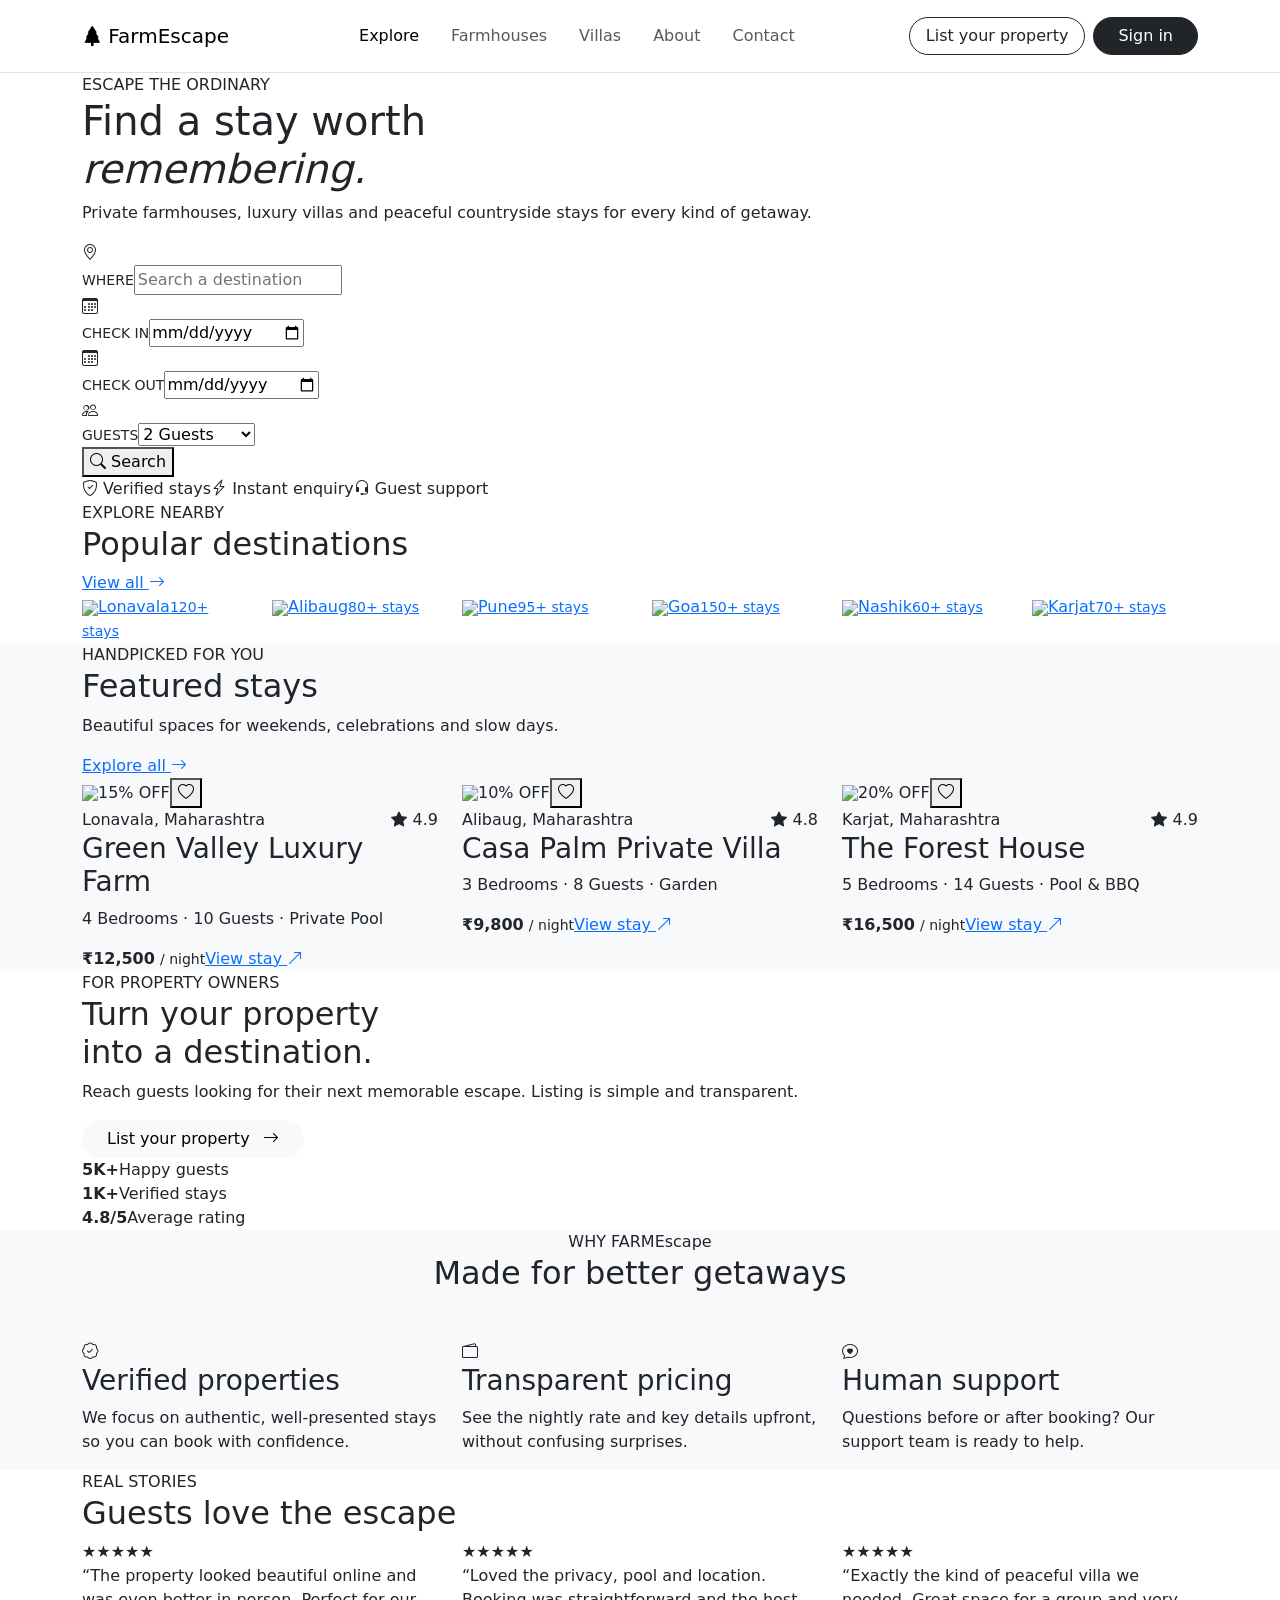
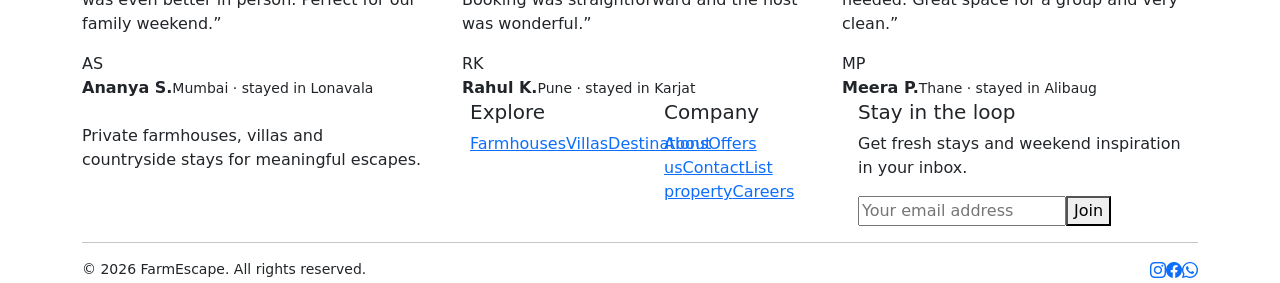
==== index.html @ 06c83b7f "Add files via upload" ====
<!DOCTYPE html>
<html lang="en">
<head>
  <meta charset="UTF-8">
  <meta name="viewport" content="width=device-width, initial-scale=1.0">
  <title>FarmEscape — Private Farmhouses & Villas</title>
  <meta name="description" content="Discover private farmhouses, villas and countryside stays for your next getaway.">
  <link rel="preconnect" href="https://fonts.googleapis.com">
  <link rel="preconnect" href="https://fonts.gstatic.com" crossorigin>
  <link href="https://fonts.googleapis.com/css2?family=DM+Sans:wght@400;500;600;700&family=Playfair+Display:wght@600;700&display=swap" rel="stylesheet">
  <link href="https://cdn.jsdelivr.net/npm/bootstrap@5.3.3/dist/css/bootstrap.min.css" rel="stylesheet">
  <link href="https://cdn.jsdelivr.net/npm/bootstrap-icons@1.11.3/font/bootstrap-icons.css" rel="stylesheet">
  <link rel="stylesheet" href="css/style.css">
</head>
<body>
<nav class="navbar navbar-expand-lg bg-white sticky-top border-bottom">
  <div class="container py-2">
    <a class="navbar-brand brand" href="index.html"><span class="brand-mark"><i class="bi bi-tree-fill"></i></span> Farm<span>Escape</span></a>
    <button class="navbar-toggler border-0" data-bs-toggle="collapse" data-bs-target="#nav"><i class="bi bi-list fs-2"></i></button>
    <div class="collapse navbar-collapse" id="nav">
      <ul class="navbar-nav mx-auto gap-lg-3">
        <li><a class="nav-link active" href="index.html">Explore</a></li>
        <li><a class="nav-link" href="properties.html">Farmhouses</a></li>
        <li><a class="nav-link" href="properties.html">Villas</a></li>
        <li><a class="nav-link" href="about.html">About</a></li>
        <li><a class="nav-link" href="contact.html">Contact</a></li>
      </ul>
      <div class="d-flex gap-2">
        <a href="list-property.html" class="btn btn-outline-dark rounded-pill px-3">List your property</a>
        <a href="login.html" class="btn btn-dark rounded-pill px-4">Sign in</a>
      </div>
    </div>
  </div>
</nav>

<header class="hero">
  <div class="hero-overlay"></div>
  <div class="container hero-content">
    <div class="eyebrow">ESCAPE THE ORDINARY</div>
    <h1>Find a stay worth<br><em>remembering.</em></h1>
    <p>Private farmhouses, luxury villas and peaceful countryside stays for every kind of getaway.</p>
    <form class="search-box" action="properties.html">
      <div class="search-field"><i class="bi bi-geo-alt"></i><div><small>WHERE</small><input name="location" placeholder="Search a destination"></div></div>
      <div class="search-field"><i class="bi bi-calendar3"></i><div><small>CHECK IN</small><input type="date"></div></div>
      <div class="search-field"><i class="bi bi-calendar3"></i><div><small>CHECK OUT</small><input type="date"></div></div>
      <div class="search-field"><i class="bi bi-people"></i><div><small>GUESTS</small><select><option>2 Guests</option><option>4 Guests</option><option>6 Guests</option><option>10+ Guests</option></select></div></div>
      <button class="search-btn"><i class="bi bi-search"></i> Search</button>
    </form>
    <div class="hero-tags"><span><i class="bi bi-shield-check"></i> Verified stays</span><span><i class="bi bi-lightning-charge"></i> Instant enquiry</span><span><i class="bi bi-headset"></i> Guest support</span></div>
  </div>
</header>

<section class="section">
  <div class="container">
    <div class="section-head"><div><div class="eyebrow dark">EXPLORE NEARBY</div><h2>Popular destinations</h2></div><a href="properties.html" class="link-arrow">View all <i class="bi bi-arrow-right"></i></a></div>
    <div class="row g-4">
      <div class="col-6 col-md-4 col-lg-2"><a class="destination-card" href="properties.html?location=Lonavala"><img src="https://images.unsplash.com/photo-1500534623283-312aade485b7?auto=format&fit=crop&w=600&q=80"><span>Lonavala<small>120+ stays</small></span></a></div>
      <div class="col-6 col-md-4 col-lg-2"><a class="destination-card" href="properties.html?location=Alibaug"><img src="https://images.unsplash.com/photo-1499793983690-e29da59ef1c2?auto=format&fit=crop&w=600&q=80"><span>Alibaug<small>80+ stays</small></span></a></div>
      <div class="col-6 col-md-4 col-lg-2"><a class="destination-card" href="properties.html?location=Pune"><img src="https://images.unsplash.com/photo-1464822759023-fed622ff2c3b?auto=format&fit=crop&w=600&q=80"><span>Pune<small>95+ stays</small></span></a></div>
      <div class="col-6 col-md-4 col-lg-2"><a class="destination-card" href="properties.html?location=Goa"><img src="https://images.unsplash.com/photo-1510414842594-a61c69b5ae57?auto=format&fit=crop&w=600&q=80"><span>Goa<small>150+ stays</small></span></a></div>
      <div class="col-6 col-md-4 col-lg-2"><a class="destination-card" href="properties.html?location=Nashik"><img src="https://images.unsplash.com/photo-1500534623283-312aade485b7?auto=format&fit=crop&w=600&q=80"><span>Nashik<small>60+ stays</small></span></a></div>
      <div class="col-6 col-md-4 col-lg-2"><a class="destination-card" href="properties.html?location=Karjat"><img src="https://images.unsplash.com/photo-1449158743715-0a90ebb6d2d8?auto=format&fit=crop&w=600&q=80"><span>Karjat<small>70+ stays</small></span></a></div>
    </div>
  </div>
</section>

<section class="section bg-light">
  <div class="container">
    <div class="section-head"><div><div class="eyebrow dark">HANDPICKED FOR YOU</div><h2>Featured stays</h2><p class="muted">Beautiful spaces for weekends, celebrations and slow days.</p></div><a href="properties.html" class="link-arrow">Explore all <i class="bi bi-arrow-right"></i></a></div>
    <div class="row g-4">
      <div class="col-md-6 col-lg-4"><article class="property-card"><div class="property-img"><img src="https://images.unsplash.com/photo-1564013799919-ab600027ffc6?auto=format&fit=crop&w=1000&q=85"><span class="badge-offer">15% OFF</span><button class="heart"><i class="bi bi-heart"></i></button></div><div class="property-body"><div class="d-flex justify-content-between"><span class="location">Lonavala, Maharashtra</span><span class="rating"><i class="bi bi-star-fill"></i> 4.9</span></div><h3>Green Valley Luxury Farm</h3><p>4 Bedrooms · 10 Guests · Private Pool</p><div class="price"><strong>₹12,500</strong> <small>/ night</small><a href="property-details.html">View stay <i class="bi bi-arrow-up-right"></i></a></div></div></article></div>
      <div class="col-md-6 col-lg-4"><article class="property-card"><div class="property-img"><img src="https://images.unsplash.com/photo-1600585154340-be6161a56a0c?auto=format&fit=crop&w=1000&q=85"><span class="badge-offer">10% OFF</span><button class="heart"><i class="bi bi-heart"></i></button></div><div class="property-body"><div class="d-flex justify-content-between"><span class="location">Alibaug, Maharashtra</span><span class="rating"><i class="bi bi-star-fill"></i> 4.8</span></div><h3>Casa Palm Private Villa</h3><p>3 Bedrooms · 8 Guests · Garden</p><div class="price"><strong>₹9,800</strong> <small>/ night</small><a href="property-details.html">View stay <i class="bi bi-arrow-up-right"></i></a></div></div></article></div>
      <div class="col-md-6 col-lg-4"><article class="property-card"><div class="property-img"><img src="https://images.unsplash.com/photo-1613490493576-7fde63acd811?auto=format&fit=crop&w=1000&q=85"><span class="badge-offer">20% OFF</span><button class="heart"><i class="bi bi-heart"></i></button></div><div class="property-body"><div class="d-flex justify-content-between"><span class="location">Karjat, Maharashtra</span><span class="rating"><i class="bi bi-star-fill"></i> 4.9</span></div><h3>The Forest House</h3><p>5 Bedrooms · 14 Guests · Pool & BBQ</p><div class="price"><strong>₹16,500</strong> <small>/ night</small><a href="property-details.html">View stay <i class="bi bi-arrow-up-right"></i></a></div></div></article></div>
    </div>
  </div>
</section>

<section class="section">
  <div class="container">
    <div class="promo">
      <div><div class="eyebrow">FOR PROPERTY OWNERS</div><h2>Turn your property<br>into a destination.</h2><p>Reach guests looking for their next memorable escape. Listing is simple and transparent.</p><a href="list-property.html" class="btn btn-light rounded-pill px-4">List your property <i class="bi bi-arrow-right ms-2"></i></a></div>
      <div class="promo-stats"><div><strong>5K+</strong><span>Happy guests</span></div><div><strong>1K+</strong><span>Verified stays</span></div><div><strong>4.8/5</strong><span>Average rating</span></div></div>
    </div>
  </div>
</section>

<section class="section bg-light">
  <div class="container">
    <div class="text-center mb-5"><div class="eyebrow dark">WHY FARMEscape</div><h2>Made for better getaways</h2></div>
    <div class="row g-4">
      <div class="col-md-4"><div class="feature"><div class="feature-icon"><i class="bi bi-patch-check"></i></div><h3>Verified properties</h3><p>We focus on authentic, well-presented stays so you can book with confidence.</p></div></div>
      <div class="col-md-4"><div class="feature"><div class="feature-icon"><i class="bi bi-wallet2"></i></div><h3>Transparent pricing</h3><p>See the nightly rate and key details upfront, without confusing surprises.</p></div></div>
      <div class="col-md-4"><div class="feature"><div class="feature-icon"><i class="bi bi-chat-heart"></i></div><h3>Human support</h3><p>Questions before or after booking? Our support team is ready to help.</p></div></div>
    </div>
  </div>
</section>

<section class="section">
  <div class="container">
    <div class="section-head"><div><div class="eyebrow dark">REAL STORIES</div><h2>Guests love the escape</h2></div></div>
    <div class="row g-4">
      <div class="col-md-4"><div class="review"><div class="stars">★★★★★</div><p>“The property looked beautiful online and was even better in person. Perfect for our family weekend.”</p><div class="reviewer"><span>AS</span><div><strong>Ananya S.</strong><small>Mumbai · stayed in Lonavala</small></div></div></div></div>
      <div class="col-md-4"><div class="review"><div class="stars">★★★★★</div><p>“Loved the privacy, pool and location. Booking was straightforward and the host was wonderful.”</p><div class="reviewer"><span>RK</span><div><strong>Rahul K.</strong><small>Pune · stayed in Karjat</small></div></div></div></div>
      <div class="col-md-4"><div class="review"><div class="stars">★★★★★</div><p>“Exactly the kind of peaceful villa we needed. Great space for a group and very clean.”</p><div class="reviewer"><span>MP</span><div><strong>Meera P.</strong><small>Thane · stayed in Alibaug</small></div></div></div></div>
    </div>
  </div>
</section>

<footer class="footer"><div class="container"><div class="row g-5"><div class="col-lg-4"><a class="brand text-white" href="#"><span class="brand-mark"><i class="bi bi-tree-fill"></i></span> Farm<span>Escape</span></a><p class="footer-copy">Private farmhouses, villas and countryside stays for meaningful escapes.</p></div><div class="col-6 col-lg-2"><h5>Explore</h5><a href="properties.html">Farmhouses</a><a href="properties.html">Villas</a><a href="properties.html">Destinations</a><a href="properties.html">Offers</a></div><div class="col-6 col-lg-2"><h5>Company</h5><a href="about.html">About us</a><a href="contact.html">Contact</a><a href="list-property.html">List property</a><a href="#">Careers</a></div><div class="col-lg-4"><h5>Stay in the loop</h5><p>Get fresh stays and weekend inspiration in your inbox.</p><form class="newsletter"><input type="email" placeholder="Your email address" required><button>Join</button></form></div></div><hr><div class="d-flex justify-content-between flex-wrap gap-2"><small>© 2026 FarmEscape. All rights reserved.</small><div class="socials"><a href="#"><i class="bi bi-instagram"></i></a><a href="#"><i class="bi bi-facebook"></i></a><a href="#"><i class="bi bi-whatsapp"></i></a></div></div></div></footer>
<script src="https://cdn.jsdelivr.net/npm/bootstrap@5.3.3/dist/js/bootstrap.bundle.min.js"></script><script src="js/main.js"></script>
</body></html>
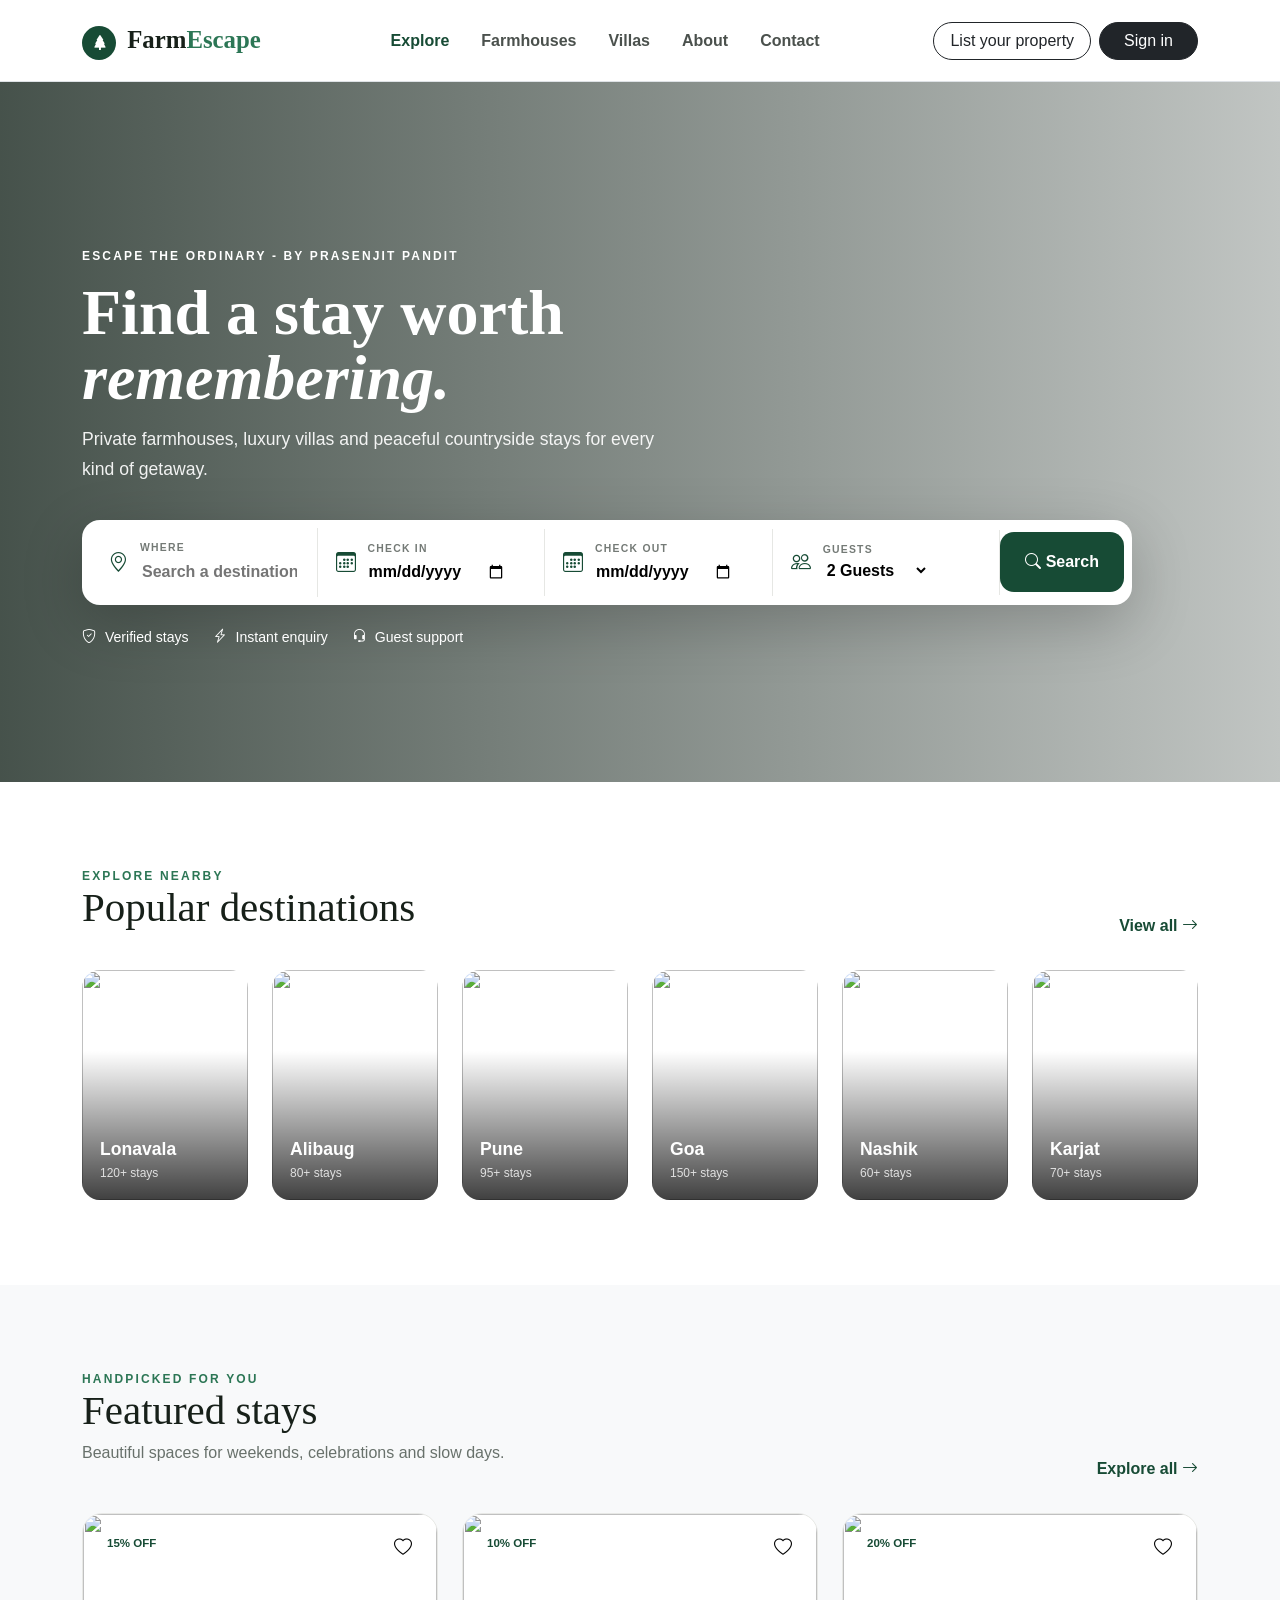
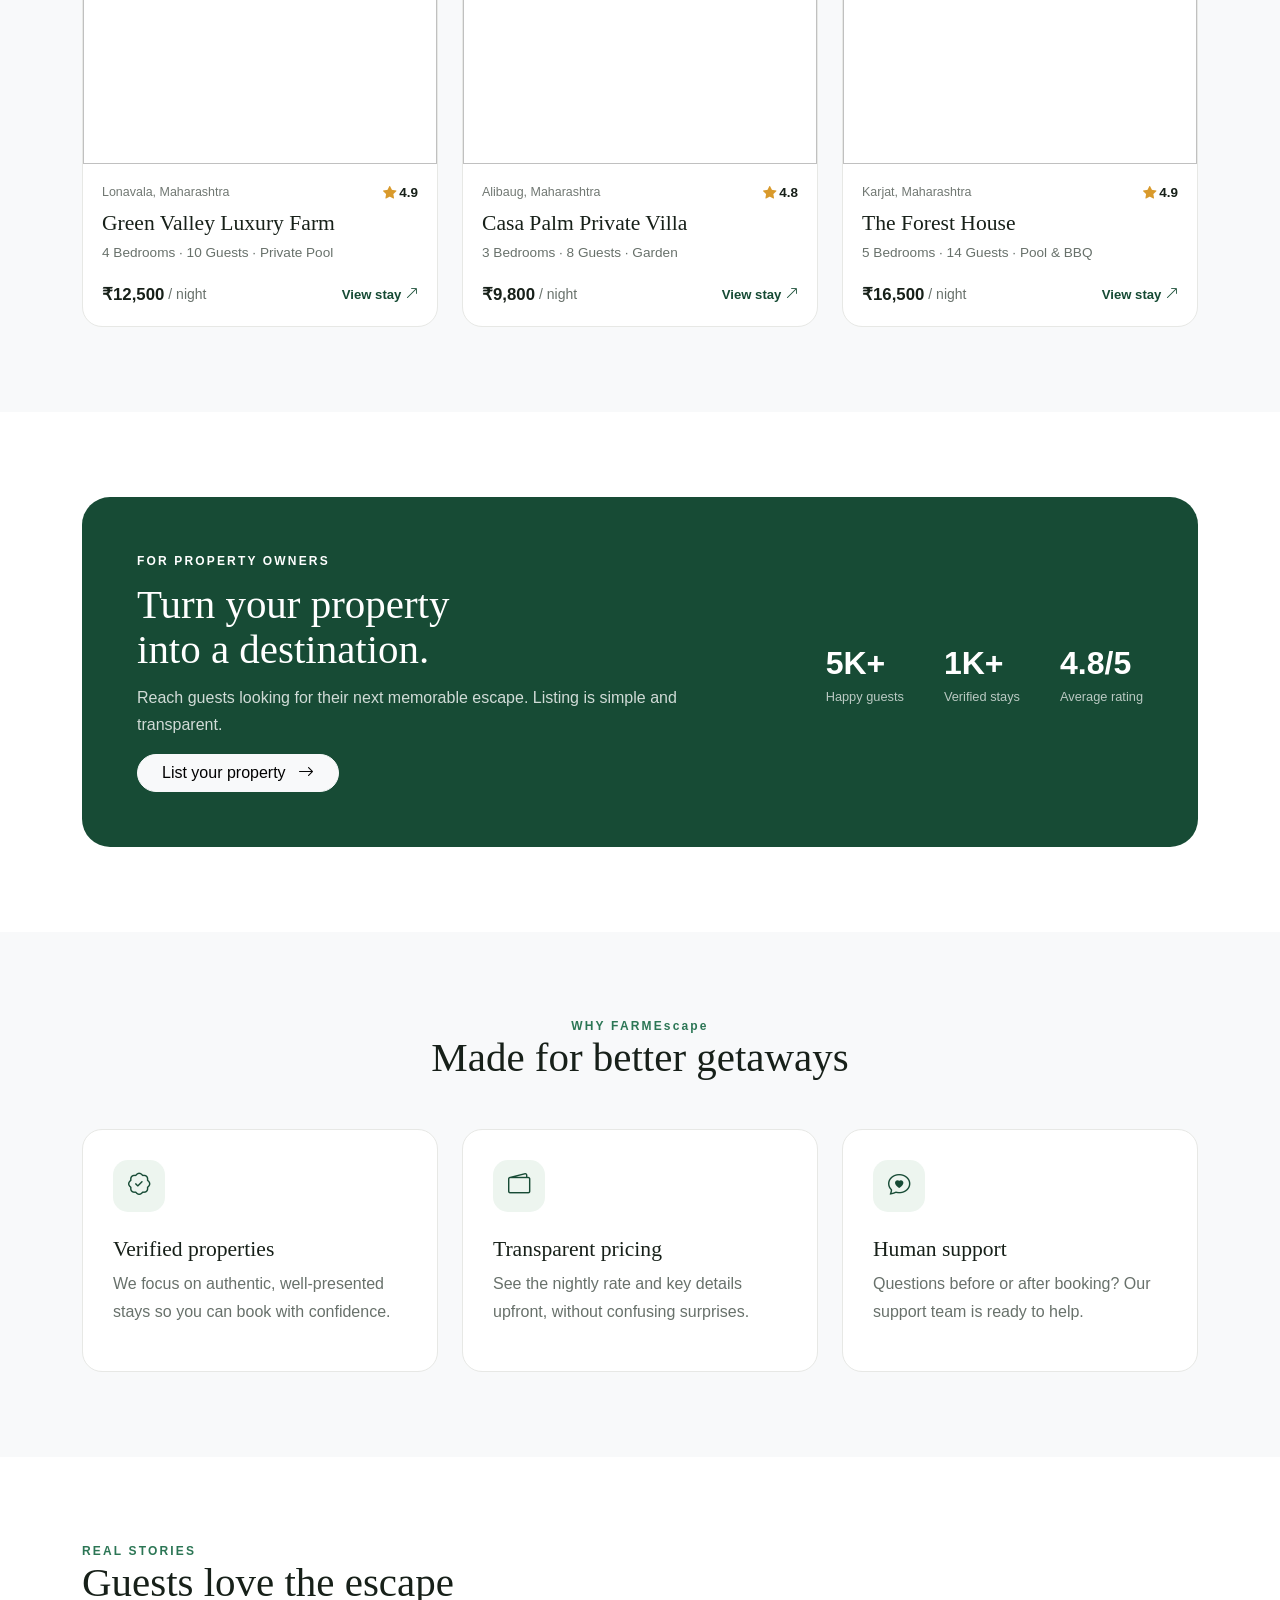
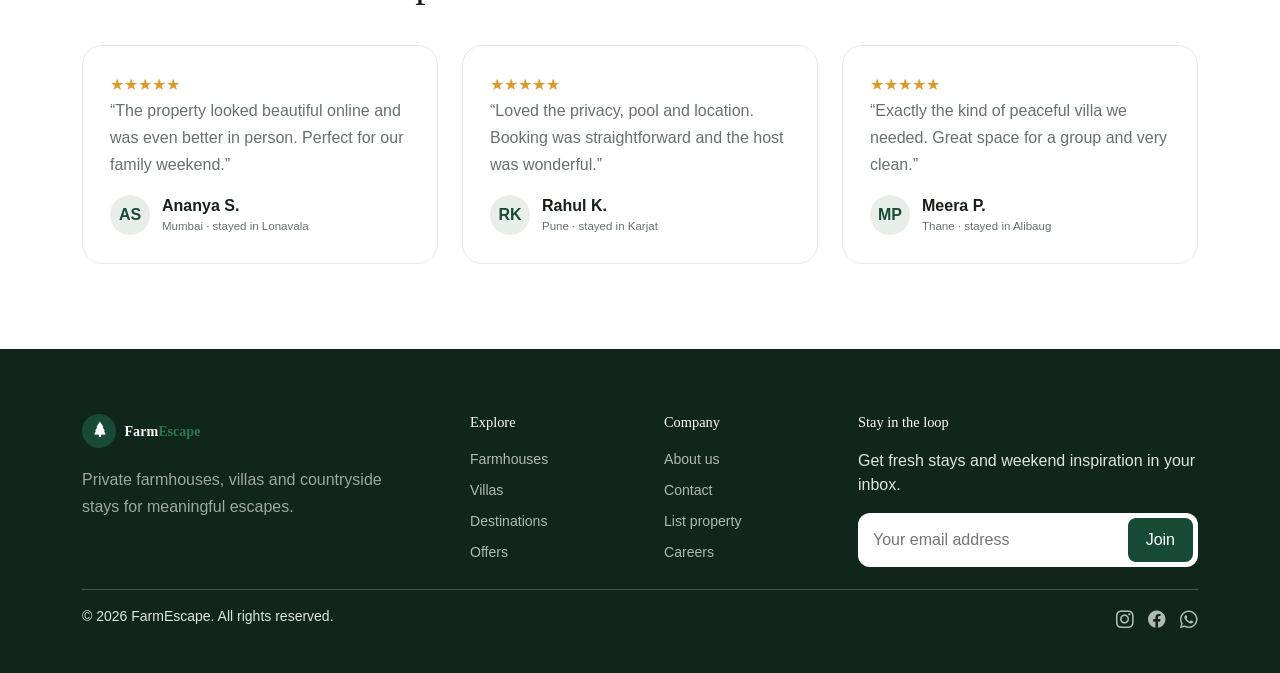
==== commit 2a732a48: "Update index.html" ====
--- a/index.html
+++ b/index.html
@@ -36,7 +36,7 @@
 <header class="hero">
   <div class="hero-overlay"></div>
   <div class="container hero-content">
-    <div class="eyebrow">ESCAPE THE ORDINARY</div>
+    <div class="eyebrow">ESCAPE THE ORDINARY - BY PRASENJIT PANDIT</div>
     <h1>Find a stay worth<br><em>remembering.</em></h1>
     <p>Private farmhouses, luxury villas and peaceful countryside stays for every kind of getaway.</p>
     <form class="search-box" action="properties.html">
--- a/css/style.css
+++ b/css/style.css
@@ -0,0 +1 @@
+ :root{--green:#174b35;--green2:#2c7655;--cream:#f5f2ea;--ink:#172019;--muted:#68716b;--line:#e7e8e5}*{box-sizing:border-box}body{font-family:'DM Sans',sans-serif;color:var(--ink);background:#fff}h1,h2,h3,.brand{font-family:'Playfair Display',serif}h1{font-size:clamp(2.7rem,5vw,5.1rem);line-height:1.02;font-weight:700}h2{font-size:clamp(2rem,3.2vw,3rem);line-height:1.1}a{text-decoration:none;color:inherit}.brand{font-size:1.55rem;font-weight:700;color:var(--ink)}.brand span:last-child{color:var(--green2)}.brand-mark{display:inline-flex;width:34px;height:34px;border-radius:50%;background:var(--green);color:#fff;align-items:center;justify-content:center;font-family:'DM Sans';font-size:15px;margin-right:5px}.nav-link{font-weight:600;color:#4b514d!important}.nav-link.active,.nav-link:hover{color:var(--green)!important}.hero{min-height:700px;position:relative;background:url('https://images.unsplash.com/photo-1500534623283-312aade485b7?auto=format&fit=crop&w=2200&q=90') center/cover;display:flex;align-items:center;color:#fff}.hero-overlay{position:absolute;inset:0;background:linear-gradient(90deg,rgba(8,24,15,.75),rgba(8,24,15,.25))}.hero-content{position:relative;z-index:2;padding-top:30px}.hero h1{margin:15px 0}.hero h1 em{font-weight:600}.hero p{font-size:1.1rem;max-width:600px;line-height:1.7;opacity:.92}.eyebrow{font-size:.75rem;font-weight:700;letter-spacing:.18em}.eyebrow.dark{color:var(--green2)}.search-box{margin-top:35px;background:#fff;color:var(--ink);border-radius:18px;padding:8px;display:flex;align-items:center;max-width:1050px;box-shadow:0 18px 60px rgba(0,0,0,.22)}.search-field{display:flex;gap:12px;align-items:center;padding:12px 18px;border-right:1px solid #e6e7e4;flex:1}.search-field>i{font-size:1.25rem;color:var(--green)}.search-field small{display:block;font-weight:700;font-size:.65rem;letter-spacing:.12em;color:#747a76}.search-field input,.search-field select{border:0;outline:0;width:100%;font-weight:600;background:transparent;margin-top:3px}.search-btn{border:0;background:var(--green);color:#fff;border-radius:14px;padding:18px 25px;font-weight:700;white-space:nowrap}.hero-tags{display:flex;gap:24px;margin-top:22px;font-size:.88rem}.hero-tags i{margin-right:5px}.section{padding:85px 0}.section-head{display:flex;justify-content:space-between;align-items:end;margin-bottom:32px}.muted{color:var(--muted)}.link-arrow{font-weight:700;color:var(--green)}.destination-card{display:block;height:230px;border-radius:18px;overflow:hidden;position:relative}.destination-card img{width:100%;height:100%;object-fit:cover;transition:.4s}.destination-card:hover img{transform:scale(1.06)}.destination-card:after{content:'';position:absolute;inset:35% 0 0;background:linear-gradient(transparent,rgba(0,0,0,.75))}.destination-card span{position:absolute;z-index:2;bottom:18px;left:18px;color:#fff;font-size:1.1rem;font-weight:700}.destination-card small{display:block;font-size:.75rem;font-weight:400;opacity:.8;margin-top:2px}.property-card{background:#fff;border:1px solid var(--line);border-radius:20px;overflow:hidden;height:100%;transition:.3s}.property-card:hover{transform:translateY(-5px);box-shadow:0 18px 45px rgba(20,35,25,.1)}.property-img{height:250px;position:relative;overflow:hidden}.property-img img{width:100%;height:100%;object-fit:cover;transition:.4s}.property-card:hover .property-img img{transform:scale(1.04)}.badge-offer{position:absolute;top:14px;left:14px;background:#fff;color:var(--green);padding:7px 10px;border-radius:30px;font-size:.72rem;font-weight:800}.heart{position:absolute;right:14px;top:14px;width:40px;height:40px;border:0;border-radius:50%;background:rgba(255,255,255,.92);font-size:1.1rem}.property-body{padding:19px}.location{font-size:.78rem;color:#717873}.rating{font-weight:700;font-size:.84rem}.rating i,.stars{color:#d99a2b}.property-body h3{font-size:1.35rem;margin:7px 0}.property-body p{font-size:.85rem;color:var(--muted);margin-bottom:18px}.price{display:flex;align-items:center;gap:4px}.price strong{font-size:1.05rem}.price small{color:var(--muted)}.price a{margin-left:auto;font-size:.82rem;font-weight:700;color:var(--green)}.promo{border-radius:28px;background:var(--green);color:#fff;padding:55px;display:flex;justify-content:space-between;gap:30px;overflow:hidden}.promo h2{margin:12px 0}.promo p{max-width:540px;opacity:.8;line-height:1.7}.promo-stats{display:flex;align-items:center;gap:40px}.promo-stats div{display:flex;flex-direction:column}.promo-stats strong{font-size:2rem}.promo-stats span{opacity:.7;font-size:.8rem}.feature{background:#fff;border:1px solid var(--line);padding:30px;border-radius:20px;height:100%}.feature-icon{width:52px;height:52px;border-radius:15px;background:#edf5ef;color:var(--green);display:grid;place-items:center;font-size:1.4rem;margin-bottom:25px}.feature h3{font-size:1.35rem}.feature p,.review p{color:var(--muted);line-height:1.7}.review{border:1px solid var(--line);border-radius:20px;padding:27px;height:100%}.reviewer{display:flex;align-items:center;gap:12px}.reviewer>span{width:40px;height:40px;border-radius:50%;background:#e8eee9;color:var(--green);display:grid;place-items:center;font-weight:800}.reviewer strong,.reviewer small{display:block}.reviewer small{font-size:.72rem;color:var(--muted)}.footer{background:#10251b;color:#dce7df;padding:65px 0 30px}.footer .brand{color:#fff}.footer h5{font-family:'DM Sans';font-size:.9rem;margin-bottom:18px;color:#fff}.footer a{display:block;margin-bottom:10px;color:#aebbb3;font-size:.88rem}.footer-copy{color:#9baaa0;max-width:360px;margin-top:18px;line-height:1.7}.newsletter{display:flex;background:#fff;border-radius:12px;padding:5px}.newsletter input{border:0;outline:0;padding:10px;flex:1}.newsletter button{border:0;background:var(--green);color:#fff;border-radius:8px;padding:0 18px}.socials{display:flex;gap:14px}.socials a{font-size:1.1rem}.listing-head{background:var(--cream);padding:75px 0 35px}.listing-head h1{font-size:clamp(2.3rem,4vw,4rem);margin:12px 0 30px}.mini-search{display:flex;background:#fff;border:1px solid var(--line);border-radius:16px;padding:6px;max-width:900px;box-shadow:0 10px 30px rgba(0,0,0,.05)}.mini-search>div{flex:1;display:flex;gap:10px;align-items:center;padding:10px 15px;border-right:1px solid var(--line)}.mini-search i{color:var(--green)}.mini-search input,.mini-search select{border:0;outline:0;width:100%}.mini-search button{border:0;background:var(--green);color:#fff;border-radius:11px;padding:0 22px}.sort-select{border:1px solid var(--line);border-radius:10px;padding:9px 14px;background:#fff}.inner-hero{padding:110px 0;background:var(--green);color:#fff}.inner-hero.small{padding:80px 0}.inner-hero h1{margin:14px 0;max-width:800px}.inner-hero p{max-width:650px;line-height:1.8;color:#d9e5dc;font-size:1.05rem}.gallery{display:grid;grid-template-columns:2fr 1fr 1fr;grid-template-rows:220px 220px;gap:10px;border-radius:22px;overflow:hidden}.gallery img{width:100%;height:100%;object-fit:cover}.gallery .main-photo{grid-row:span 2}.back-link{font-weight:700;color:var(--green)}.lead-text{font-size:1.08rem;line-height:1.8;color:#555}.amenities{border-top:1px solid var(--line);border-bottom:1px solid var(--line);padding:25px 0}.amenities>div{display:flex;flex-direction:column}.amenities i{font-size:1.5rem;color:var(--green);margin-bottom:8px}.amenities strong{font-size:.9rem}.amenities small{color:var(--muted);font-size:.72rem}.included{display:grid;grid-template-columns:1fr 1fr;gap:15px;margin:25px 0 35px}.included span{color:#4d5650}.included i{color:var(--green);margin-right:7px}.booking-card{border:1px solid var(--line);padding:25px;border-radius:20px;position:sticky;top:100px;box-shadow:0 12px 35px rgba(0,0,0,.07)}.big-price{font-size:1.5rem}.booking-card label,.form-card label{font-size:.8rem;font-weight:700;display:block;margin-bottom:6px}.booking-card input,.booking-card select,.form-card input,.form-card textarea,.form-card select{border-radius:10px;padding:12px;border-color:#ddd}.total-row{display:flex;justify-content:space-between;padding-top:15px;border-top:1px solid var(--line)}.contact-item{display:flex;gap:15px;margin:25px 0}.contact-item>i{width:45px;height:45px;border-radius:12px;background:#edf5ef;color:var(--green);display:grid;place-items:center}.contact-item strong,.contact-item span{display:block}.contact-item span{color:var(--muted);margin-top:4px}.form-card{border:1px solid var(--line);border-radius:22px;padding:35px;background:#fff;box-shadow:0 15px 45px rgba(0,0,0,.05)}.auth-page{background:var(--cream);min-height:100vh}.auth-wrap{max-width:460px;margin:auto;padding:60px 20px}.auth-card{background:#fff;border-radius:24px;padding:35px;box-shadow:0 15px 50px rgba(0,0,0,.08)}.auth-card h1{font-size:2.3rem}.auth-card a{color:var(--green);font-weight:700}.auth-card input{padding:12px;border-radius:10px;border-color:#ddd}.text-white .brand{color:#fff}@media(max-width:900px){.search-box{flex-wrap:wrap}.search-field{min-width:45%;border-bottom:1px solid #eee}.search-btn{width:100%;margin-top:5px}.promo{flex-direction:column}.promo-stats{justify-content:space-between}.gallery{grid-template-columns:1fr 1fr;grid-template-rows:250px 180px}.gallery .main-photo{grid-column:span 2;grid-row:auto}}@media(max-width:576px){.section{padding:60px 0}.hero{min-height:760px}.hero-tags{flex-wrap:wrap;gap:12px}.search-field{min-width:100%;border-right:0}.section-head{align-items:start;gap:15px}.section-head .link-arrow{white-space:nowrap}.promo{padding:35px 25px}.promo-stats{gap:18px}.promo-stats strong{font-size:1.5rem}.mini-search{flex-direction:column}.mini-search>div{width:100%;border-right:0;border-bottom:1px solid var(--line)}.mini-search button{height:48px}.gallery{grid-template-columns:1fr 1fr;grid-template-rows:190px 140px}.included{grid-template-columns:1fr}.detail-title{align-items:start!important;gap:15px}.detail-title .btn{display:none}}
